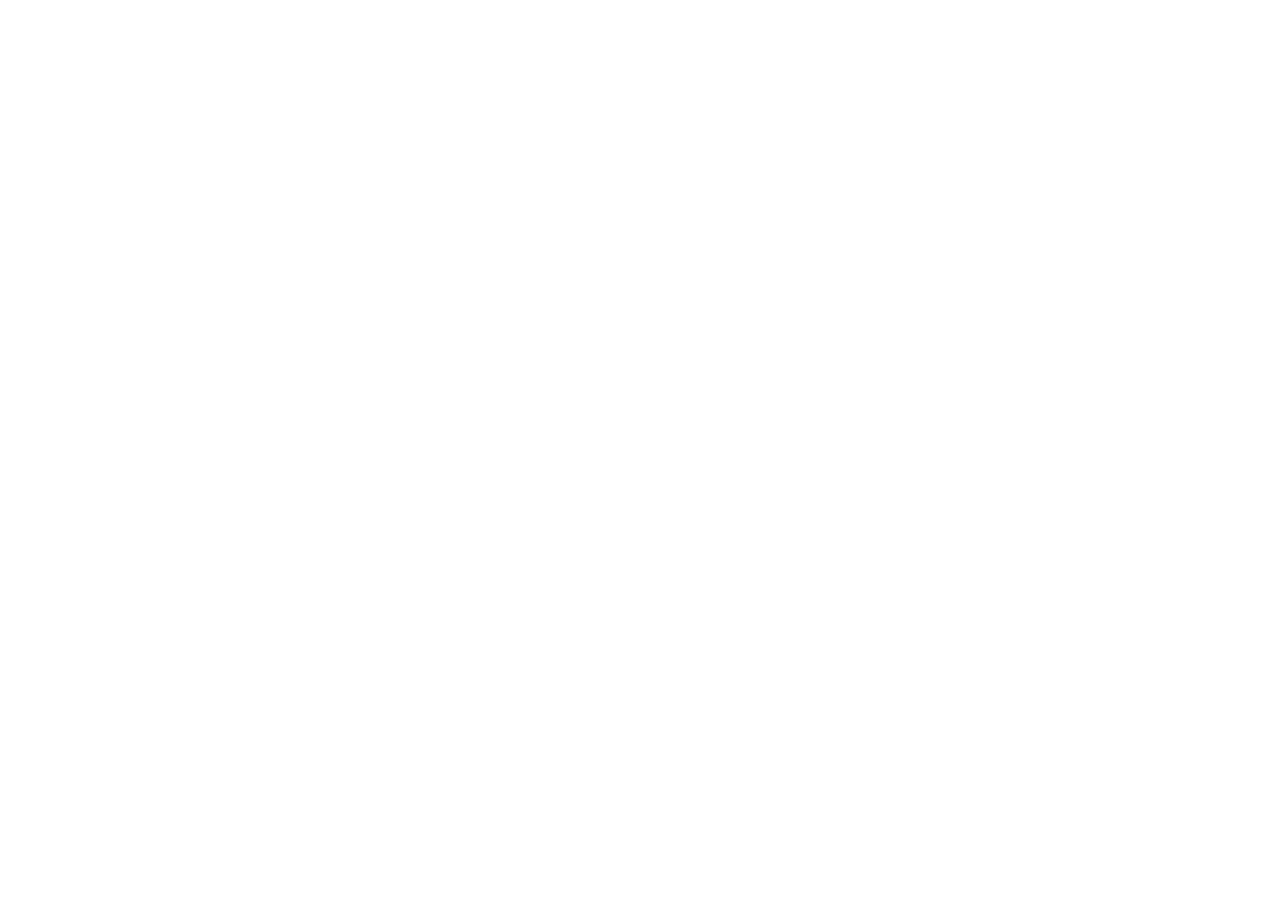
==== index.html @ ad01f457 "start project" ====
<!DOCTYPE html>

<html lang="fa">

<head>
    <meta charset="UTF-8">
    <meta http-equiv="X-UA-Compatible" content="IE=edge">
    <meta name="viewport" content="width=device-width, initial-scale=1.0">
    <title>sign up Car for kid</title>
    <link rel="stylesheet" href="./src/css/reset.css">
    <link rel="stylesheet" href="./src/css/style.css">

    <link rel="stylesheet" href="./src/css/animate.min.css">
    <link rel="stylesheet" href="./src/css/bootstrap/css/bootstrap.min.css">
</head>
<body>
   
</body>
<script src="./src/css/bootstrap/js/bootstrap.bundle.min.js"></script>
<script src="./src/js/wow.js"></script>
</html>
---- src/css/style.css ----
body{
    overflow-x: hidden;
}
.header{
    background-size: cover;
    /* height: 70vh; */
    /* background-size: 100% !important;
    background: url(../img/Header\ 1.png); */
    background: #EBA243;
}
.img-header img{
    height: 31vw;
    width: 50vw;
}
.buy-car-text{
    font-size: 3rem !important;
    font-weight: bold !important;
}
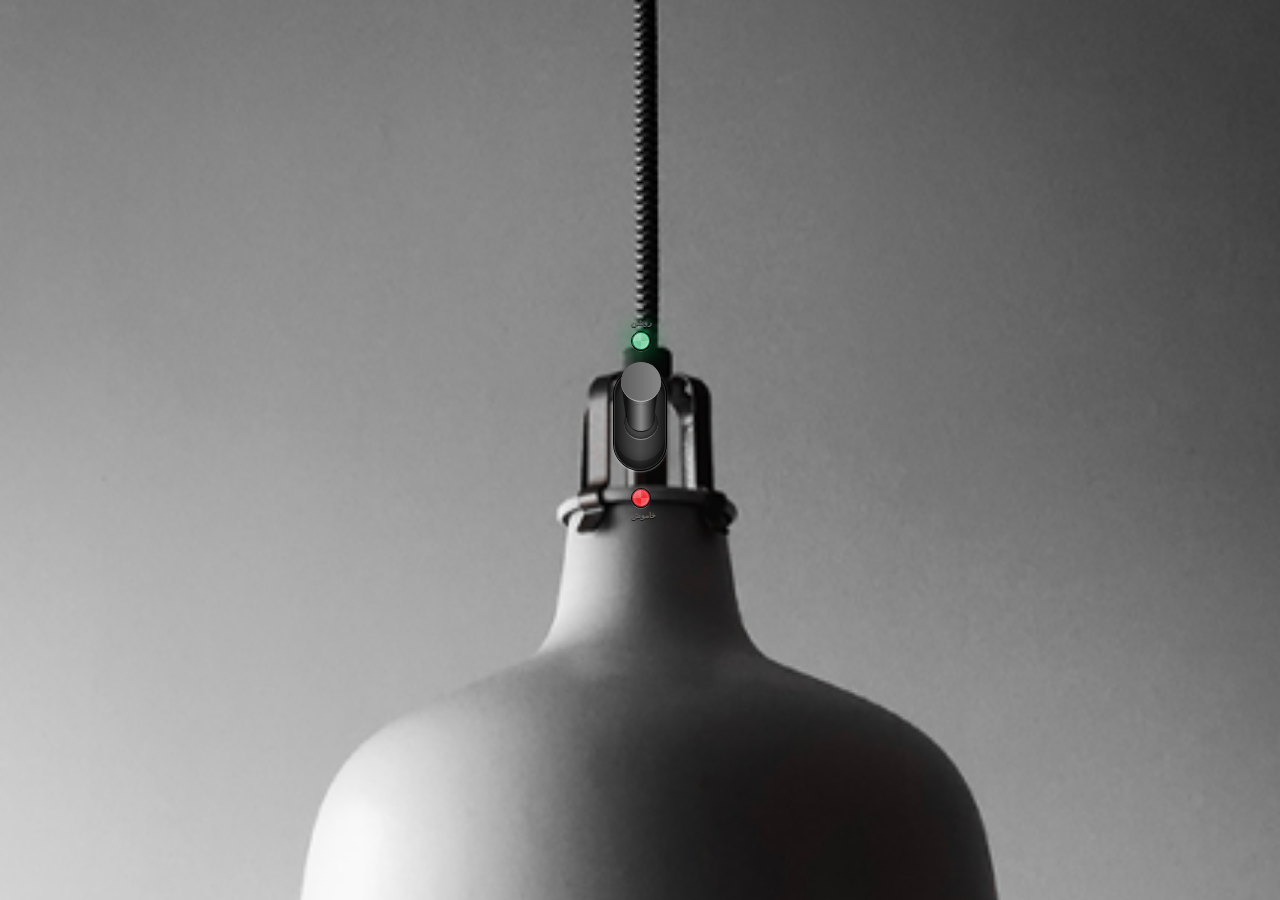
==== commit 938f42af: "add" ====
--- a/index.html
+++ b/index.html
@@ -6,16 +6,52 @@
     <meta charset="UTF-8">
     <meta http-equiv="X-UA-Compatible" content="IE=edge">
     <meta name="viewport" content="width=device-width, initial-scale=1.0">
-    <title>sign up Car for kid</title>
+    <title>Smart room</title>
     <link rel="stylesheet" href="./src/css/reset.css">
     <link rel="stylesheet" href="./src/css/style.css">
 
     <link rel="stylesheet" href="./src/css/animate.min.css">
     <link rel="stylesheet" href="./src/css/bootstrap/css/bootstrap.min.css">
+    <link rel="stylesheet" href="./src/css/on-off.css">
 </head>
+<!-- <body style="background: url(./src/img/1\ 1.png)content-box no-repeat;"> -->
 <body>
+    <!-- <img src="./src/img/1 1.png" alt=""> -->
+    <span class="switch">
+        <span class="switch-border1">
+            <span class="switch-border2">
+                <input id="switch1" type="checkbox" checked />
+                <label for="switch1"></label>
+                <span class="switch-top"></span>
+                <span class="switch-shadow"></span>
+                <span class="switch-handle"></span>
+                <span class="switch-handle-left"></span>
+                <span class="switch-handle-right"></span>
+                <span class="switch-handle-top"></span>
+                <span class="switch-handle-bottom"></span>
+                <span class="switch-handle-base"></span>
+                <span class="switch-led switch-led-green">
+                    <span class="switch-led-border">
+                        <span class="switch-led-light">
+                            <span class="switch-led-glow"></span>
+                        </span>
+                    </span>
+                </span>
+                <span class="switch-led switch-led-red">
+                    <span class="switch-led-border">
+                        <span class="switch-led-light">
+                            <span class="switch-led-glow"></span>
+                        </span>
+                    </span>
+                </span>
+            </span>
+        </span>
+    </span>
    
 </body>
+<script>
+    new WOW().init();
+</script>
 <script src="./src/css/bootstrap/js/bootstrap.bundle.min.js"></script>
 <script src="./src/js/wow.js"></script>
 </html>--- a/src/css/style.css
+++ b/src/css/style.css
@@ -1,18 +1,3 @@
 body{
-    overflow-x: hidden;
+    overflow: hidden;
 }
-.header{
-    background-size: cover;
-    /* height: 70vh; */
-    /* background-size: 100% !important;
-    background: url(../img/Header\ 1.png); */
-    background: #EBA243;
-}
-.img-header img{
-    height: 31vw;
-    width: 50vw;
-}
-.buy-car-text{
-    font-size: 3rem !important;
-    font-weight: bold !important;
-}--- a/src/css/on-off.css
+++ b/src/css/on-off.css
@@ -0,0 +1,393 @@
+body {
+    font-family: arial, verdana, sans-serif;
+    font-size: 8px;
+    background: url(../img/1\ 1.png)no-repeat;
+    text-align: center;
+    background-position-y: -96px;
+    background-size: 100%;
+}
+
+
+.switch {
+	display: inline-block;
+	margin: 10em 2em;
+    margin-top: 23rem;
+	position: relative;
+	border-radius: 3.5em;
+	-webkit-box-shadow: 0 0 0.5em rgba(255,255,255,0.2);
+	-moz-box-shadow: 0 0 0.5em rgba(255,255,255,0.2);
+	box-shadow: 0 0 0.5em rgba(255,255,255,0.2);
+}
+
+.switch label {
+	width: 100%;
+	height: 100%;
+	margin: 0;
+	padding: 0;
+	display: block;
+	position: absolute;
+	top: 0;
+	left: 0;
+	z-index: 10;
+}
+
+.switch input {
+	display: none;
+}
+
+.switch span {
+	display: block;
+	-webkit-transition: top 0.2s;
+	-moz-transition: top 0.2s;
+	-ms-transition: top 0.2s;
+	-o-transition: top 0.2s;
+	transition: top 0.2s;
+}
+
+.switch-border1 {
+	border: 0.1em solid #000;
+	border-radius: 3.5em;
+	-webkit-box-shadow: 0 0.2em rgba(255, 255, 255, 0.2);
+	-moz-box-shadow: 0 0.2em rgba(255, 255, 255, 0.2);
+	box-shadow: 0 0.2em rgba(255, 255, 255, 0.2);
+}
+
+.switch-border2 {
+	width: 6.6em;
+	height: 12.6em;
+	position: relative;
+	border: 0.1em solid #323232;
+	background-image: -webkit-gradient(linear, left top, right top, from(#2D2D2D), color-stop(0.5, #4B4B4B), to(#2D2D2D));
+	background-image: -webkit-linear-gradient(left, #2D2D2D, #4B4B4B, #2D2D2D);
+	background-image: -moz-linear-gradient(left, #2D2D2D, #4B4B4B, #2D2D2D);
+	background-image: -ms-linear-gradient(left, #2D2D2D, #4B4B4B, #2D2D2D);
+	background-image: -o-linear-gradient(left, #2D2D2D, #4B4B4B, #2D2D2D);
+	background-image: linear-gradient(to right, #2D2D2D, #4B4B4B, #2D2D2D);
+	border-radius: 3.4em;
+}
+
+.switch-border2:before,
+.switch-border2:after {
+	content: '';
+	display: block;
+	width: 100%;
+	height: 100%;
+	position: absolute;
+	top: 0;
+	left: 0;
+	z-index: 0;
+	opacity: .3;
+	border-radius: 3.4em;
+}
+
+.switch-border2:before {
+	background: -webkit-gradient(linear, left top, left bottom, from(#000), to(rgba(0,0,0,0)));
+	background: -webkit-linear-gradient(#000, rgba(0,0,0,0));
+	background: -moz-linear-gradient(#000, rgba(0,0,0,0));
+	background: -ms-linear-gradient(#000, rgba(0,0,0,0));
+	background: -o-linear-gradient(#000, rgba(0,0,0,0));
+	background: linear-gradient(#000, rgba(0,0,0,0));
+}
+
+.switch-border2:after {
+	background: -webkit-gradient(linear, left top, left bottom, from(rgba(0,0,0,0)), to(#000));
+	background: -webkit-linear-gradient(rgba(0,0,0,0), #000);
+	background: -moz-linear-gradient(rgba(0,0,0,0), #000);
+	background: -ms-linear-gradient(rgba(0,0,0,0), #000);
+	background: -o-linear-gradient(rgba(0,0,0,0), #000);
+	background: linear-gradient(rgba(0,0,0,0), #000);
+}
+
+.switch-top {
+	width: 100%;
+	height: 84%;
+	position: absolute;
+	top: 8%;
+	left: 0;
+	z-index: 1;
+	background-image: -webkit-gradient(linear, left top, right top, from(#2D2D2D), color-stop(0.5, #4B4B4B), to(#2D2D2D));
+	background-image: -webkit-linear-gradient(left, #2D2D2D, #4B4B4B, #2D2D2D);
+	background-image: -moz-linear-gradient(left, #2D2D2D, #4B4B4B, #2D2D2D);
+	background-image: -ms-linear-gradient(left, #2D2D2D, #4B4B4B, #2D2D2D);
+	background-image: -o-linear-gradient(left, #2D2D2D, #4B4B4B, #2D2D2D);
+	background-image: linear-gradient(to right, #2D2D2D, #4B4B4B, #2D2D2D);
+	border-radius: 3.4em;
+}
+
+.switch-shadow {
+	width: 100%;
+	height: 100%;
+	position: absolute;
+	top: 0;
+	left: 0;
+	z-index: 2;
+	border-radius: 3.4em;
+	-webkit-box-shadow: 0 0 2em black inset;
+	-moz-box-shadow: 0 0 2em black inset;
+	box-shadow: 0 0 2em black inset;
+}
+
+.switch-handle-left,
+.switch-handle-right {
+	content: '';
+	display: block;
+	width: 3.6em;
+	height: 0;
+	position: absolute;
+	top: 6.6em;
+	z-index: 2;
+	border-bottom: 4.5em solid #111;
+	border-left: 0.7em solid transparent;
+	border-right: 0.7em solid transparent;
+	border-radius: 0;
+}
+
+.switch-handle-left {
+	left: 0.8em;
+}
+
+.switch-handle-right {
+	right: 0.8em;
+}
+
+.switch-handle {
+	width: 3.6em;
+	height: 4.5em;
+	position: absolute;
+	top: 6.6em;
+	left: 1.5em;
+	z-index: 3;
+	background: #333;
+	background-image: -webkit-gradient(linear, left top, right top, from(#111), color-stop(0.4, #777), color-stop(0.5, #888), color-stop(0.6, #777), to(#111));
+	background-image: -webkit-linear-gradient(left, #111, #777 40%, #888, #777 60%, #111);
+	background-image: -moz-linear-gradient(left, #111, #777 40%, #888, #777 60%, #111);
+	background-image: -ms-linear-gradient(left, #111, #777 40%, #888, #777 60%, #111);
+	background-image: -o-linear-gradient(left, #111, #777 40%, #888, #777 60%, #111);
+	background-image: linear-gradient(to right, #111, #777 40%, #888, #777 60%, #111);
+	border-radius: 0;
+}
+
+.switch-handle-top {
+	width: 5em;
+	height: 5em;
+	position: absolute;
+	top: 8.5em;
+	left: 0.8em;
+	z-index: 4;
+	background-color: #555;
+	background-image: -webkit-gradient(linear, left top, right top, from(#5F5F5F), to(#878787));
+	background-image: -webkit-linear-gradient(left, #5F5F5F, #878787);
+	background-image: -moz-linear-gradient(left, #5F5F5F, #878787);
+	background-image: -ms-linear-gradient(left, #5F5F5F, #878787);
+	background-image: -o-linear-gradient(left, #5F5F5F, #878787);
+	background-image: linear-gradient(to right, #5F5F5F, #878787);
+	border-top: 0.2em solid #AEB2B3;
+	border-radius: 2.5em;
+}
+
+.switch-handle-bottom {
+	width: 3.6em;
+	height: 3.6em;
+	position: absolute;
+	top: 4.7em;
+	left: 1.5em;
+	z-index: 3;
+	background: #333;
+	background-image: -webkit-gradient(linear, left top, right top, from(#111), color-stop(0.4, #777), color-stop(0.5, #888), color-stop(0.6, #777), to(#111));
+	background-image: -webkit-linear-gradient(left, #111, #777 40%, #888, #777 60%, #111);
+	background-image: -moz-linear-gradient(left, #111, #777 40%, #888, #777 60%, #111);
+	background-image: -ms-linear-gradient(left, #111, #777 40%, #888, #777 60%, #111);
+	background-image: -o-linear-gradient(left, #111, #777 40%, #888, #777 60%, #111);
+	background-image: linear-gradient(to right, #111, #777 40%, #888, #777 60%, #111);
+	border-top: 0.2em solid #141414;
+	border-radius: 1.8em;
+}
+
+.switch-handle-base {
+	width: 4.2em;
+	height: 4.2em;
+	position: absolute;
+	top: 3.8em;
+	left: 1.2em;
+	z-index: 2;
+	border-top: 0.2em solid rgba(255,255,255,0.35);
+	border-radius: 2.1em;
+	-webkit-box-shadow: 0 0 0.5em rgba(0,0,0,0.8) inset;
+	-moz-box-shadow: 0 0 0.5em rgba(0,0,0,0.8) inset;
+	box-shadow: 0 0 0.5em rgba(0,0,0,0.8) inset;
+}
+
+.switch-led {
+	position: absolute;
+	left: 2em;
+	border-radius: 1.4em;
+}
+
+.switch-led-border {
+	border: 0.2em solid black;
+	border-radius: 1.3em;
+}
+
+.switch-led-light {
+	border-radius: 1.1em;
+	-webkit-box-shadow: 0 0 0.5em rgba(255,255,255,0.5) inset;
+	-moz-box-shadow: 0 0 0.5em rgba(255,255,255,0.5) inset;
+	box-shadow: 0 0 0.5em rgba(255,255,255,0.5) inset;
+}
+
+.switch-led-glow {
+	width: 2em;
+	height: 2em;
+	position: relative;
+	border-radius: 1em;
+}
+
+.switch-led-glow:before {
+	content: '';
+	display: block;
+	width: 0.6em;
+	height: 0.6em;
+	position: absolute;
+	top: 0.3em;
+	left: 0.7em;
+	background: rgba(255,255,255,0.2);
+	border-radius: 0.3em;
+	-webkit-box-shadow: 0 0 1em rgba(255,255,255,0.75);
+	-moz-box-shadow: 0 0 1em rgba(255,255,255,0.75);
+	box-shadow: 0 0 1em rgba(255,255,255,0.75);
+}
+
+.switch-led-glow:after {
+	content: '';
+	display: block;
+	width: 0;
+	height: 0;
+	position: absolute;
+	top: 0;
+	left: 0;
+	opacity: 0.2;
+	filter: alpha(opacity=20);
+	border: 1em solid #fff;
+	border-color: transparent #fff transparent #fff;
+	border-radius: 1em;
+	-webkit-transform: rotate(45deg);
+	-moz-transform: rotate(45deg);
+	-ms-transform: rotate(45deg);
+	-o-transform: rotate(45deg);
+	transform: rotate(45deg);
+}
+
+.switch-led:after {
+	display: block;
+	width: 100%;
+	position: absolute;
+	left: 0;
+	color: #666;
+	font-family: arial, verdana, sans-serif;
+	font-weight: bold;
+	text-align: center;
+	text-shadow: 0 0.1em rgba(0,0,0,0.7);
+}
+
+.switch-led-green:after {
+	content: 'روشن';
+	top: -1.8em;
+}
+
+.switch-led-red:after {
+	content: 'خاموش';
+	bottom: -1.8em;
+}
+
+.switch-led-green {
+	top: -5em;
+	border-top: 0.1em solid rgba(0,161,75,0.5);
+	border-bottom: 0.1em solid rgba(255,255,255,0.25);
+}
+
+.switch-led-green .switch-led-light {
+	background: rgb(0,161,75);
+	border: 0.1em solid rgb(0,104,56);
+}
+
+.switch-led-red {
+	bottom: -5em;
+	border-top: 0.1em solid rgba(237,28,36,0.2);
+	border-bottom: 0.1em solid rgba(255,255,255,0.25);
+	-webkit-box-shadow: 0 0 3em rgb(237,28,36);
+	-moz-box-shadow: 0 0 3em rgb(237,28,36);
+	box-shadow: 0 0 3em rgb(237,28,36);
+}
+
+.switch-led-red .switch-led-light {
+	background: rgb(237,28,36);
+	border: 0.1em solid rgb(161,30,45);
+}
+
+.switch-led-red .switch-led-glow {
+	background: #fff;
+	background: rgba(255, 255, 255, 0.3);
+	filter: alpha(opacity=30);
+}
+
+/* Switch on */
+
+.switch input:checked~.switch-handle-left, .switch input:checked~.switch-handle-right {
+	top: 1.5em;
+	border-bottom: 0;
+	border-top: 4.5em solid #111;
+}
+.switch input:checked~.switch-handle-left, .switch input:checked~.switch-handle-right  body{
+    background: url(../img/1-2.png)no-repeat;
+
+}
+.switch input:checked~.switch-handle {
+	top: 1.5em;
+}
+.switch input:checked~.switch-handle body{
+    background: url(../img/1-2.png)no-repeat;
+
+}
+.switch input:checked~.switch-handle-top  {
+	top: -1em;
+	border-top: 0;
+	border-bottom: 0.2em solid #AEB2B3;
+}
+.switch input:checked body{
+    background: url(../img/1-2.png)no-repeat;
+
+}
+.switch input:checked~.switch-handle-bottom {
+	top: 4.2em;
+	border-top: 0;
+	border-bottom: 0.2em solid #141414;
+}
+
+.switch input:checked~.switch-handle-base {
+	top: 4.5em;
+	border-top: 0;
+	border-bottom: 0.2em solid rgba(255,255,255,0.35);
+}
+
+.switch input:checked~.switch-led-green {
+	-webkit-box-shadow: 0 0 3em rgb(0,161,75);
+	-moz-box-shadow: 0 0 3em rgb(0,161,75);
+	box-shadow: 0 0 3em rgb(0,161,75);
+}
+
+.switch input:checked~.switch-led-green .switch-led-glow {
+	background: #fff;
+	background: rgba(255, 255, 255, 0.4);
+	filter: alpha(opacity=40);
+}
+
+.switch input:checked~.switch-led-red {
+	-webkit-box-shadow: none;
+	-moz-box-shadow: none;
+	box-shadow: none;
+}
+
+.switch input:checked~.switch-led-red .switch-led-glow {
+	background: rgba(255, 255, 255, 0);
+	filter: alpha(opacity=0);
+}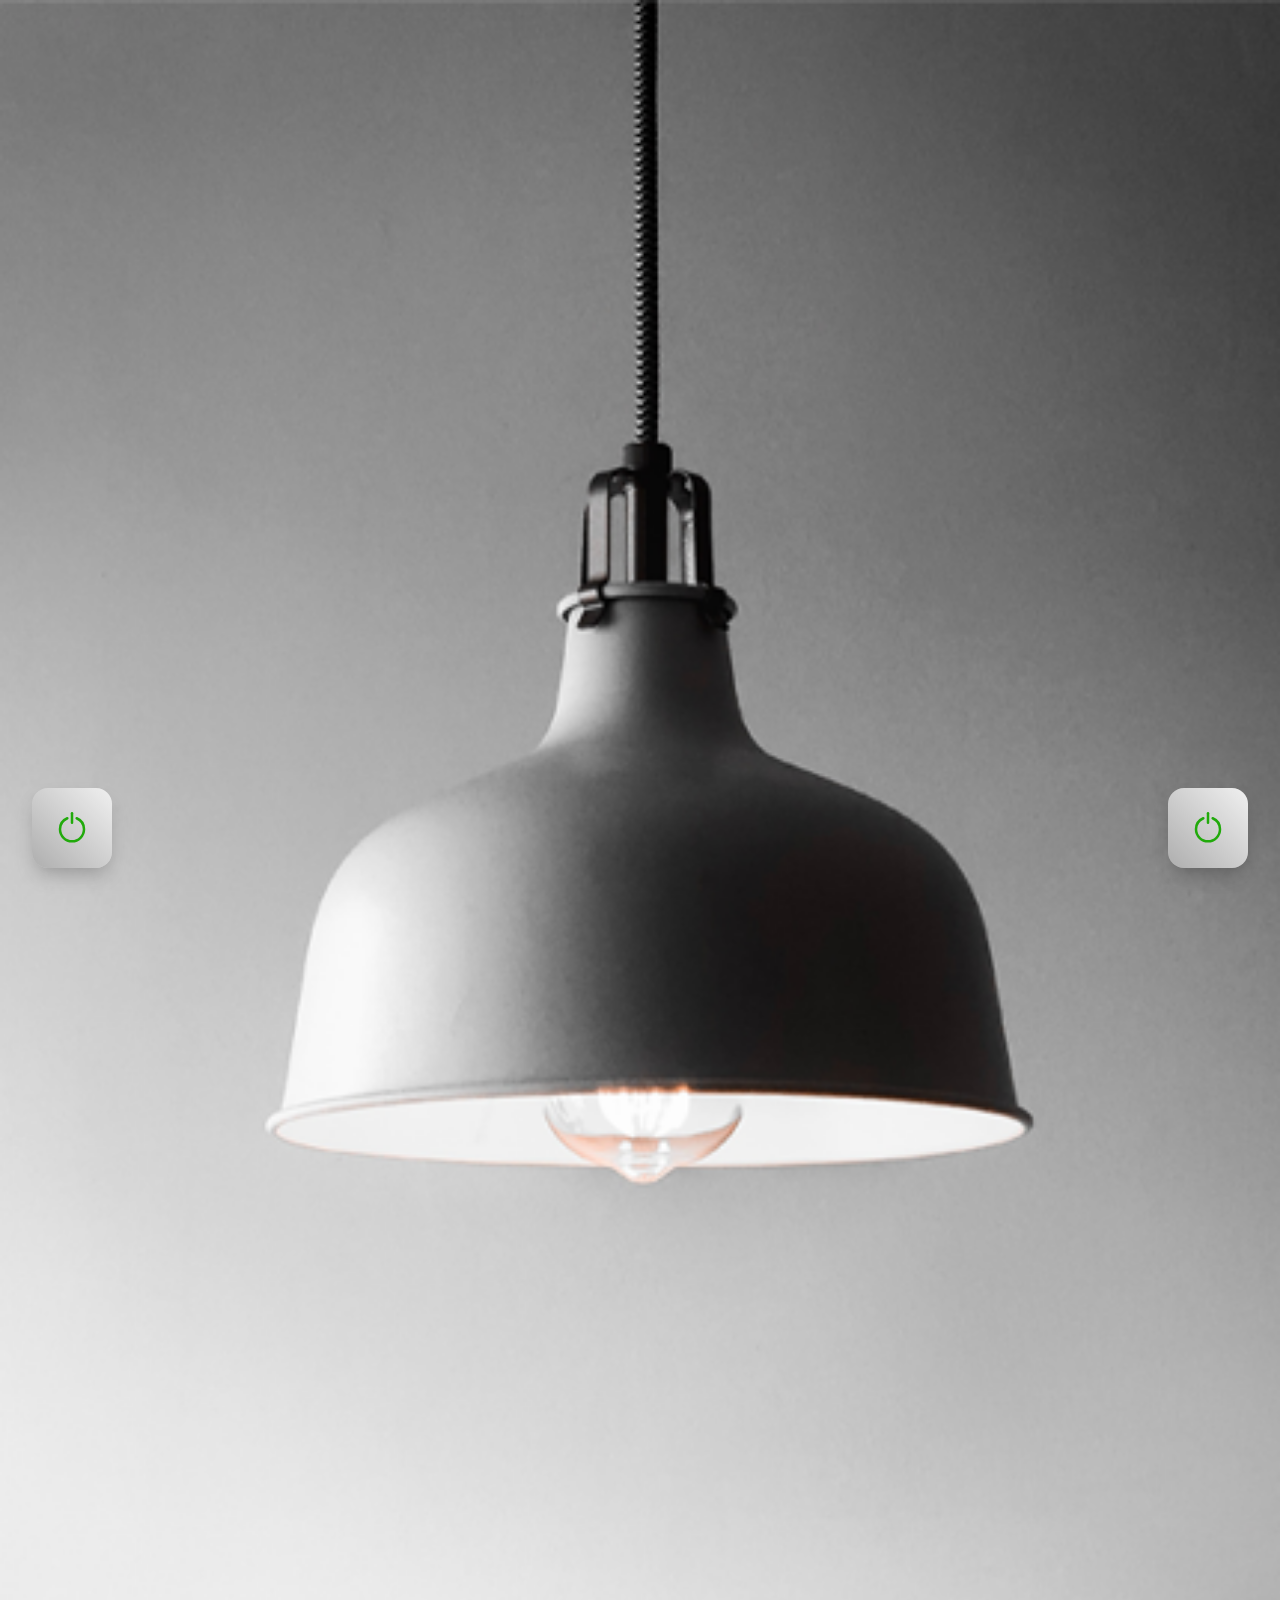
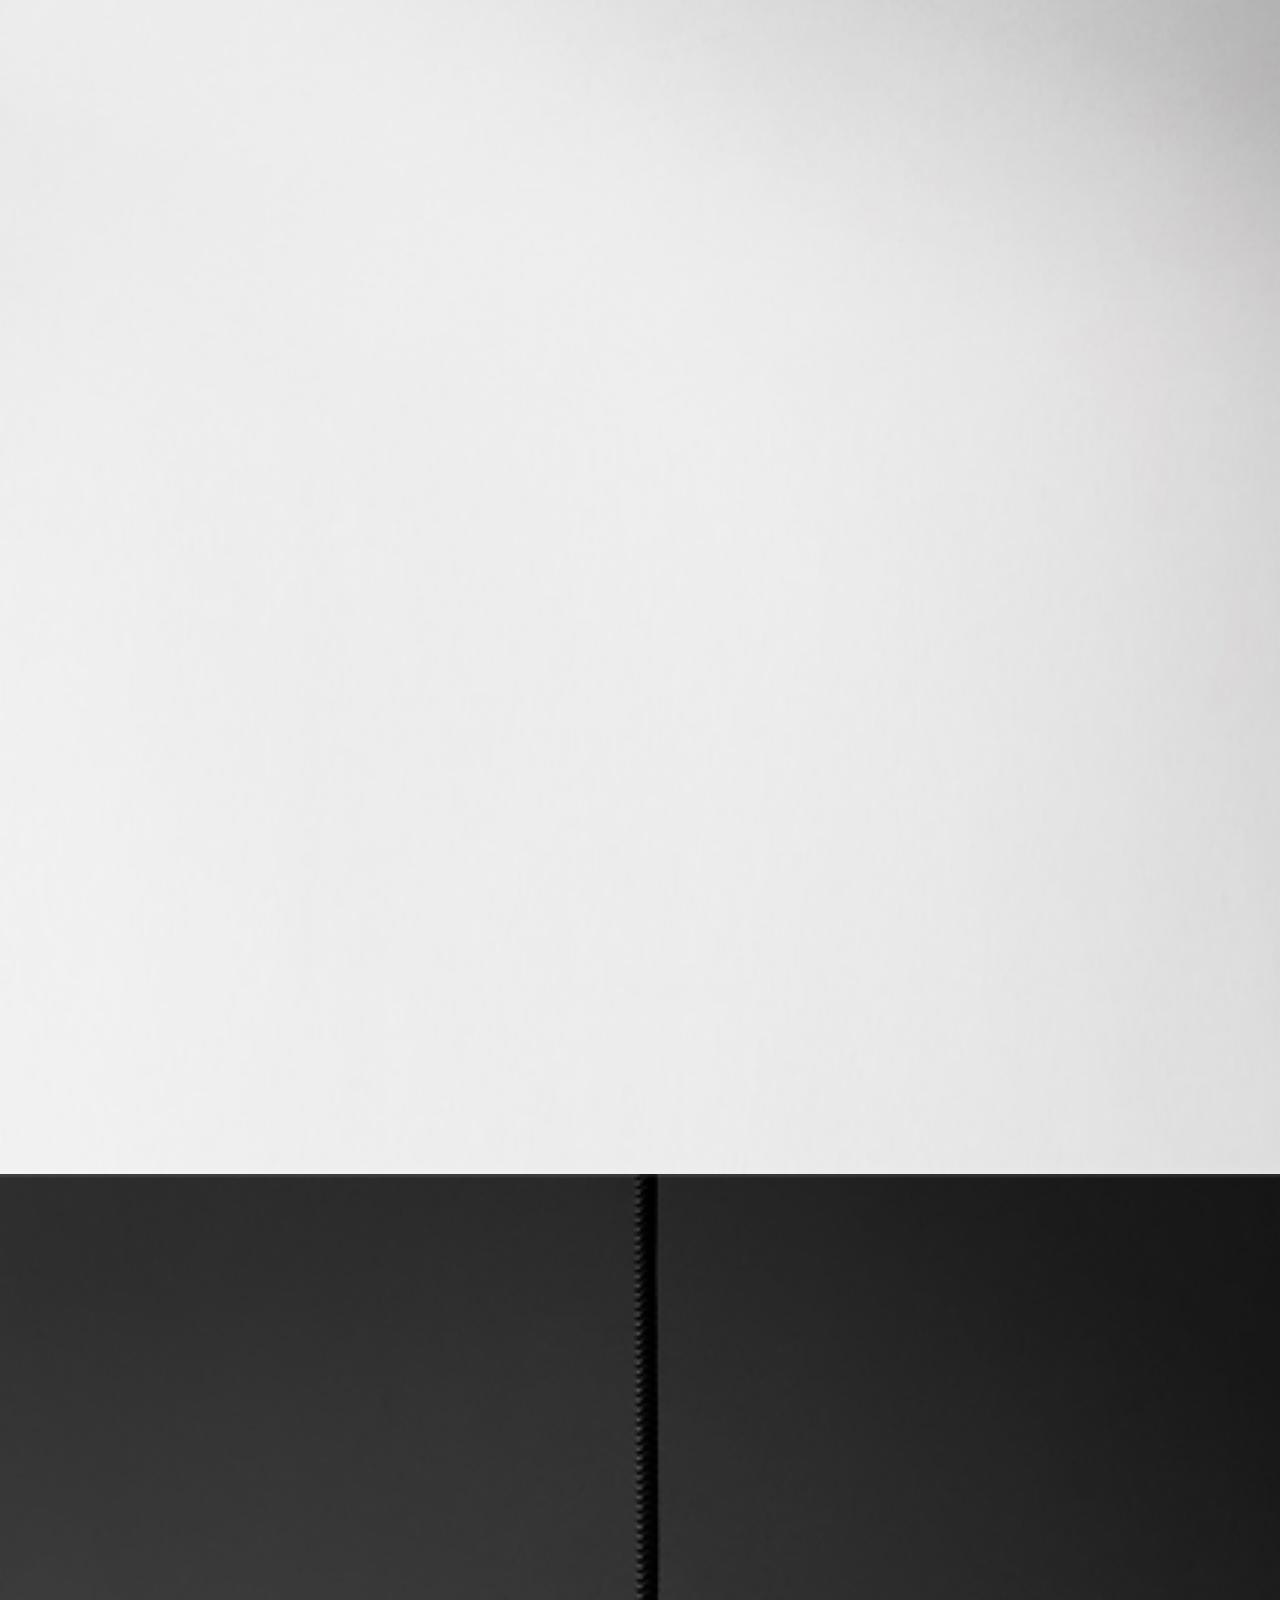
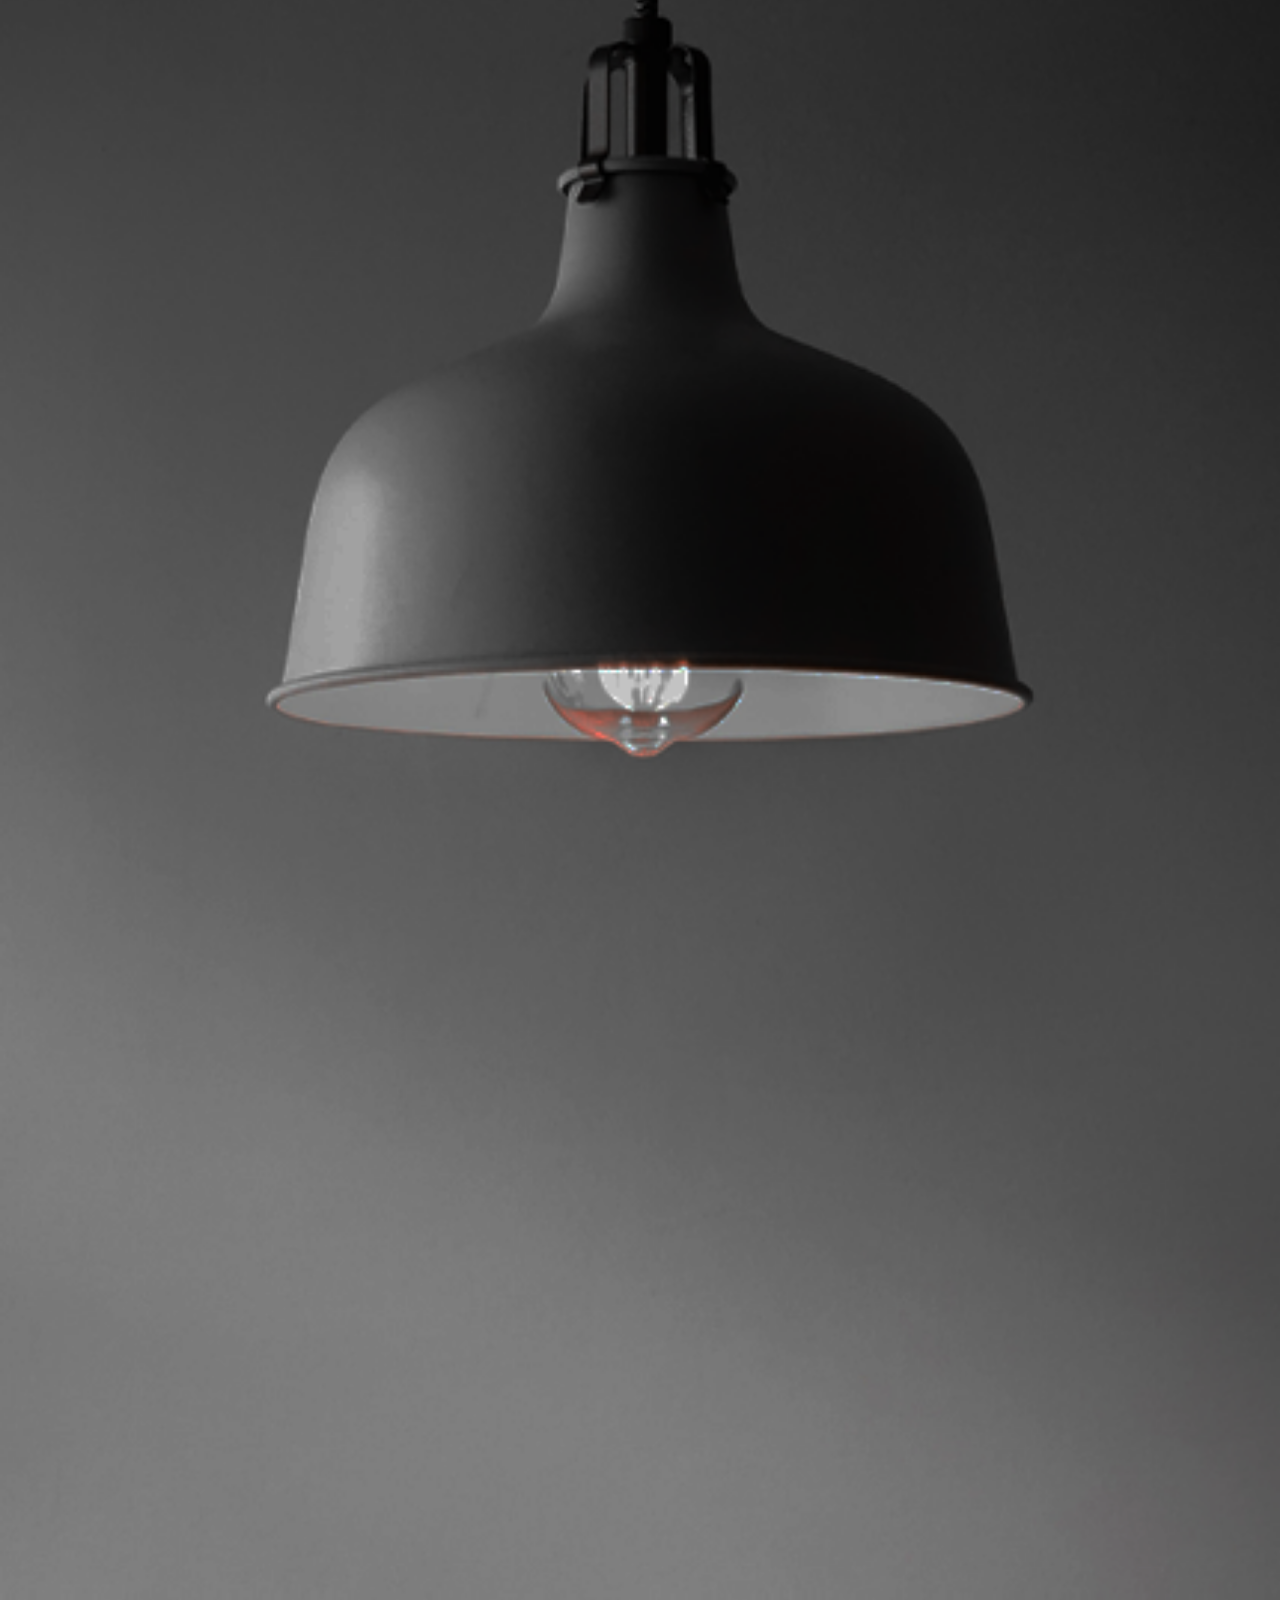
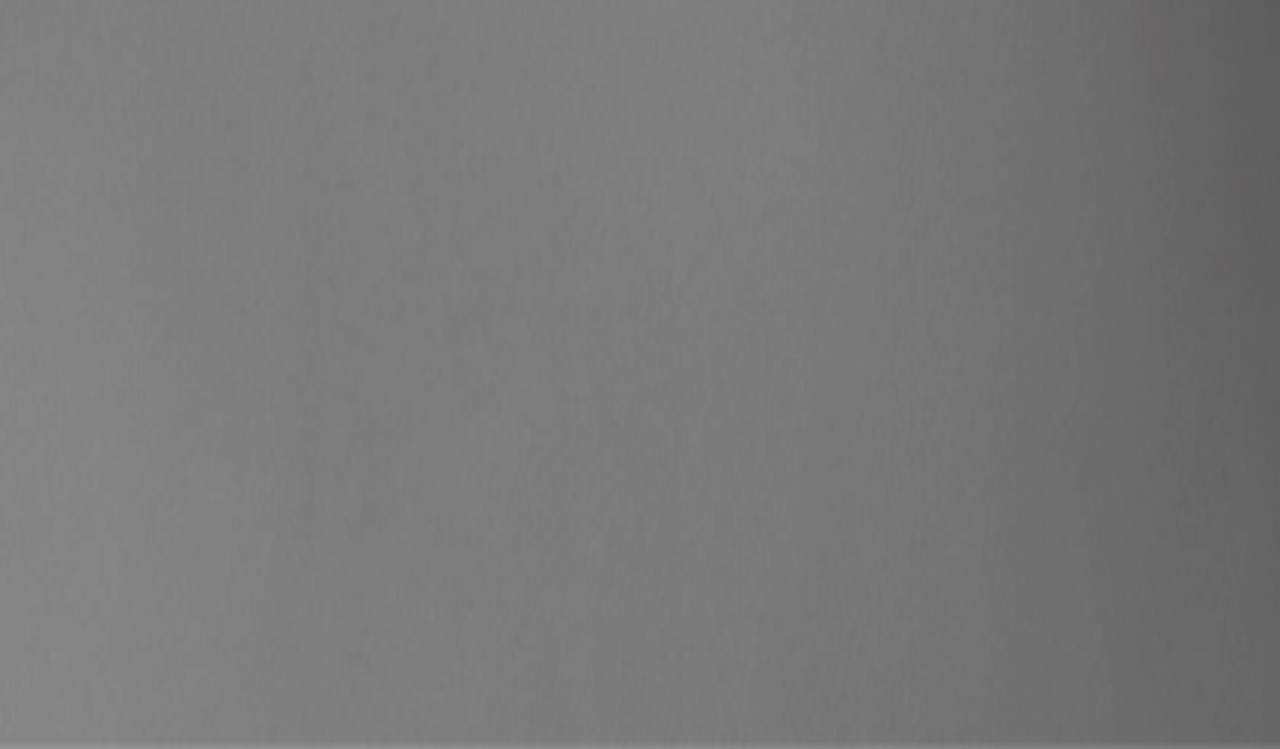
==== commit 79dbe9b0: "..." ====
--- a/index.html
+++ b/index.html
@@ -14,44 +14,39 @@
     <link rel="stylesheet" href="./src/css/bootstrap/css/bootstrap.min.css">
     <link rel="stylesheet" href="./src/css/on-off.css">
 </head>
-<!-- <body style="background: url(./src/img/1\ 1.png)content-box no-repeat;"> -->
-<body>
-    <!-- <img src="./src/img/1 1.png" alt=""> -->
-    <span class="switch">
-        <span class="switch-border1">
-            <span class="switch-border2">
-                <input id="switch1" type="checkbox" checked />
-                <label for="switch1"></label>
-                <span class="switch-top"></span>
-                <span class="switch-shadow"></span>
-                <span class="switch-handle"></span>
-                <span class="switch-handle-left"></span>
-                <span class="switch-handle-right"></span>
-                <span class="switch-handle-top"></span>
-                <span class="switch-handle-bottom"></span>
-                <span class="switch-handle-base"></span>
-                <span class="switch-led switch-led-green">
-                    <span class="switch-led-border">
-                        <span class="switch-led-light">
-                            <span class="switch-led-glow"></span>
-                        </span>
-                    </span>
-                </span>
-                <span class="switch-led switch-led-red">
-                    <span class="switch-led-border">
-                        <span class="switch-led-light">
-                            <span class="switch-led-glow"></span>
-                        </span>
-                    </span>
-                </span>
-            </span>
-        </span>
-    </span>
-   
+<body style="">
+<!-- <body style="background: url(../img/1\ 1.png)"> -->
+    <img src="./src/img/1 1.png" class="lamp-on" style="width:100vw ;">
+    <img src="./src/img/1-2.png" class="lamp-off" style="width:100vw ;">
+
+    <div class="col-12 d-flex justify-content-between">
+        <button class="btn-power power-on">
+            <img src="./src/img/Linear/Essentional, UI/Power.svg" alt="">
+        </button>
+        <button class="btn-power power-off">
+            <img src="./src/img/Linear/Essentional, UI/Power.svg" alt="">
+        </button>
+    </div>
+
 </body>
+<script src="./src/js/jquery-3.6.1.js"></script>
 <script>
-    new WOW().init();
+    // new WOW().init();
+    $(document).ready(function(){
+            $("lapm-on").hide();
+            $(".power-on").click(function(){
+                $("lapm-off").hide();
+                $("lapm-on").show();   
+            })
+            $(".power-off").click(function(){
+                $("lapm-on").hide();
+                $("lapm-off").show();   
+         
+            })
+
+});
 </script>
+<script src="./src/js/materail_ripley.js"></script>
 <script src="./src/css/bootstrap/js/bootstrap.bundle.min.js"></script>
 <script src="./src/js/wow.js"></script>
 </html>--- a/src/css/style.css
+++ b/src/css/style.css
@@ -1,3 +1,23 @@
 body{
     overflow: hidden;
+    
+    text-align: center;
+    background-position-y: -96px !important;
+    background-size: 100% !important;
 }
+.btn-power{
+    background: linear-gradient(225deg, #F0F0F0 0%, #AEAEAE 100%);
+    width: 80px;
+    height: 80px;
+    box-shadow: 0px 10px 20px -5px rgba(0, 0, 0, 0.25);
+border-radius: 16px;
+border: none;
+position: fixed;
+bottom: 2rem;
+}
+.power-off{
+ right: 2rem;
+}
+.power-on{
+    left: 2rem;
+}--- a/src/css/on-off.css
+++ b/src/css/on-off.css
@@ -1,10 +1,7 @@
 body {
     font-family: arial, verdana, sans-serif;
     font-size: 8px;
-    background: url(../img/1\ 1.png)no-repeat;
-    text-align: center;
-    background-position-y: -96px;
-    background-size: 100%;
+
 }
 
 
@@ -331,7 +328,6 @@
 }
 
 /* Switch on */
-
 .switch input:checked~.switch-handle-left, .switch input:checked~.switch-handle-right {
 	top: 1.5em;
 	border-bottom: 0;
@@ -345,7 +341,7 @@
 	top: 1.5em;
 }
 .switch input:checked~.switch-handle body{
-    background: url(../img/1-2.png)no-repeat;
+    background: url(../img/1-2.png)no-repeat !important;
 
 }
 .switch input:checked~.switch-handle-top  {
